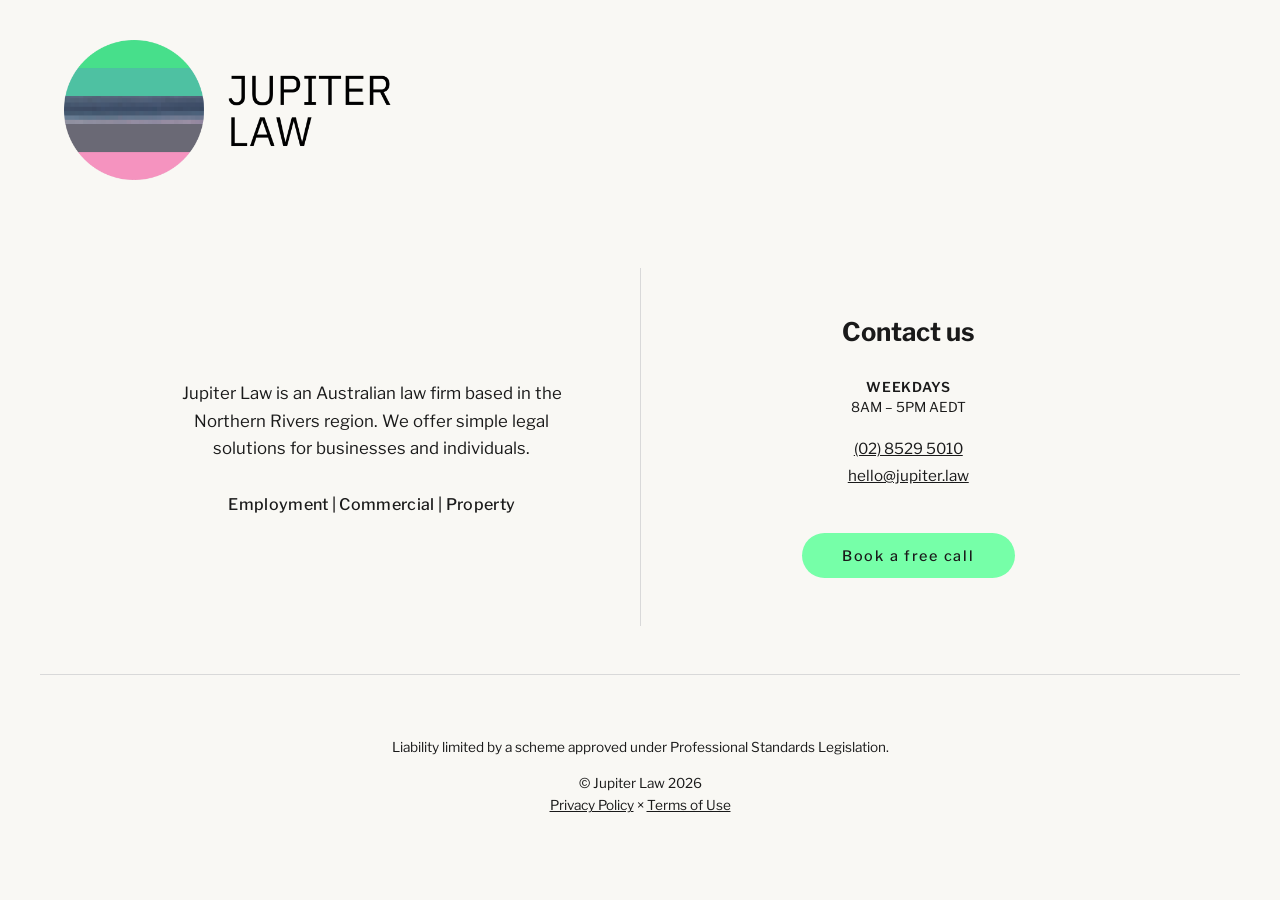
==== index.html @ 3c47666a "Initial commit — Jupiter Law static site" ====
<!DOCTYPE html>
<html lang="en-AU">
<head>
  <meta charset="UTF-8">
  <meta name="viewport" content="width=device-width, initial-scale=1.0">
  <title>Jupiter Law | Online Law Firm</title>
  <meta name="description" content="Jupiter Law is an Australian law firm based in the Northern Rivers region. We offer simple legal solutions for businesses and individuals.">
  <style>
    @import url('https://fonts.googleapis.com/css2?family=Libre+Franklin:ital,wght@0,100..900;1,100..900&display=swap');

    :root {
      --bg: #F9F8F4;
      --white: #FFFFFF;
      --black: #1A1A1A;
      --text: #1A1A1A;
      --text-muted: #666666;
      --border: #D9D9D9;
      --accent-purple: #5B5BEA;
      --accent-green: #76FFA8;
      --accent-green-hover: #5CE892;
    }

    *, *::before, *::after {
      margin: 0;
      padding: 0;
      box-sizing: border-box;
    }

    body {
      font-family: 'Libre Franklin', -apple-system, BlinkMacSystemFont, sans-serif;
      font-stretch: normal;
      color: var(--text);
      background: var(--bg);
      -webkit-font-smoothing: antialiased;
    }

    /* ---- HEADER / LOGO ---- */
    .header {
      padding: 2.5rem 5vw;
    }

    .logo-full {
      height: 140px;
      width: auto;
      display: block;
    }

    /* ---- MAIN CONTENT ---- */
    .main-content {
      display: grid;
      grid-template-columns: 1fr 1px 1fr;
      max-width: 1200px;
      margin: 3rem auto;
      padding: 0 5vw;
      min-height: 300px;
      align-items: center;
    }

    /* Left column - description */
    .description {
      text-align: center;
      padding: 3rem 4rem;
    }

    .description p {
      font-size: 1.05rem;
      line-height: 1.65;
      font-weight: 400;
      color: var(--text);
      margin-bottom: 2rem;
    }

    .practice-areas {
      font-size: 1rem;
      font-weight: 500;
      color: var(--text);
      letter-spacing: 0.02em;
    }

    /* Vertical divider */
    .divider-vertical {
      width: 1px;
      background: var(--border);
      align-self: stretch;
    }

    /* Right column - contact */
    .contact {
      padding: 3rem 4rem;
      text-align: center;
    }

    .contact h2 {
      font-family: 'Libre Franklin', sans-serif;
      font-size: 1.6rem;
      font-weight: 700;
      margin-bottom: 2rem;
      color: var(--text);
    }

    .contact-hours {
      font-size: 0.85rem;
      font-weight: 600;
      text-transform: uppercase;
      letter-spacing: 0.06em;
      color: var(--text);
      margin-bottom: 0.25rem;
    }

    .contact-hours-time {
      font-size: 0.85rem;
      font-weight: 400;
      color: var(--text);
      margin-bottom: 1.5rem;
    }

    .contact-link {
      display: block;
      font-size: 0.95rem;
      color: var(--text);
      text-decoration: underline;
      margin-bottom: 0.5rem;
      transition: color 0.2s ease;
    }

    .contact-link:hover {
      color: var(--accent-purple);
    }

    .cta-button {
      display: inline-block;
      font-family: 'Libre Franklin', sans-serif;
      font-size: 0.9rem;
      font-weight: 500;
      letter-spacing: 0.12em;
      color: var(--black);
      background: var(--accent-green);
      padding: 0.85rem 2.5rem;
      border-radius: 100px;
      text-decoration: none;
      margin-top: 2.5rem;
      transition: background 0.25s ease;
    }

    .cta-button:hover {
      background: var(--accent-green-hover);
    }

    /* ---- FOOTER ---- */
    .footer {
      text-align: center;
      padding: 4rem 2rem 3rem;
      border-top: 1px solid var(--border);
      max-width: 1200px;
      margin: 2rem auto 0;
    }

    .footer-disclaimer {
      font-size: 0.85rem;
      color: var(--text);
      margin-bottom: 1.25rem;
      font-weight: 400;
    }

    .footer-copy {
      font-size: 0.85rem;
      color: var(--text);
      margin-bottom: 0.35rem;
      font-weight: 400;
    }

    .footer-links {
      font-size: 0.85rem;
      color: var(--text);
    }

    .footer-links a {
      color: var(--text);
      text-decoration: underline;
      transition: color 0.2s ease;
    }

    .footer-links a:hover {
      color: var(--accent-purple);
    }

    /* ---- RESPONSIVE ---- */
    @media (max-width: 768px) {
      .header {
        padding: 1.5rem;
      }

      .logo-full {
        height: 90px;
      }

      .main-content {
        grid-template-columns: 1fr;
        padding: 0 1.5rem;
        margin: 1rem auto 0;
        min-height: unset;
      }

      .divider-vertical {
        display: none;
      }

      .description {
        padding: 1.5rem 0;
      }

      .description p {
        margin-bottom: 1.25rem;
      }

      .contact {
        padding: 1.5rem 0 1.25rem;
        border-top: 1px solid var(--border);
      }

      .contact h2 {
        margin-bottom: 1.25rem;
      }

      .contact-hours-time {
        margin-bottom: 1rem;
      }

      .cta-button {
        display: inline-block;
        margin-top: 1.5rem;
        padding: 0.85rem 2.5rem;
      }

      .footer {
        padding: 2rem 1.5rem 1.5rem;
        margin: 1.5rem auto 0;
      }
    }
  </style>
</head>
<body>

  <!-- Header -->
  <header class="header">
    <a href="/"><img src="images/logo-icon.webp" alt="Jupiter Law" class="logo-full"></a>
  </header>

  <!-- Main Content -->
  <main class="main-content">
    <div class="description">
      <p>Jupiter Law is an Australian law firm based in the Northern Rivers region. We offer simple legal solutions for businesses and individuals.</p>
      <div class="practice-areas">Employment | Commercial | Property</div>
    </div>

    <div class="divider-vertical"></div>

    <div class="contact">
      <h2>Contact us</h2>
      <p class="contact-hours">WEEKDAYS</p>
      <p class="contact-hours-time">8AM – 5PM AEDT</p>
      <a href="tel:0285295010" class="contact-link">(02) 8529 5010</a>
      <a href="mailto:hello@jupiter.law" class="contact-link">hello@jupiter.law</a>
      <a href="https://calendar.app.google/cuDabTL9LMwgVfsM7" target="_blank" rel="noopener" class="cta-button">Book a free call</a>
    </div>
  </main>

  <!-- Footer -->
  <footer class="footer">
    <p class="footer-disclaimer">Liability limited by a scheme approved under Professional Standards Legislation.</p>
    <p class="footer-copy">&copy; Jupiter Law 2026</p>
    <p class="footer-links">
      <a href="privacy.html">Privacy Policy</a> &times; <a href="terms.html">Terms of Use</a>
    </p>
  </footer>

</body>
</html>
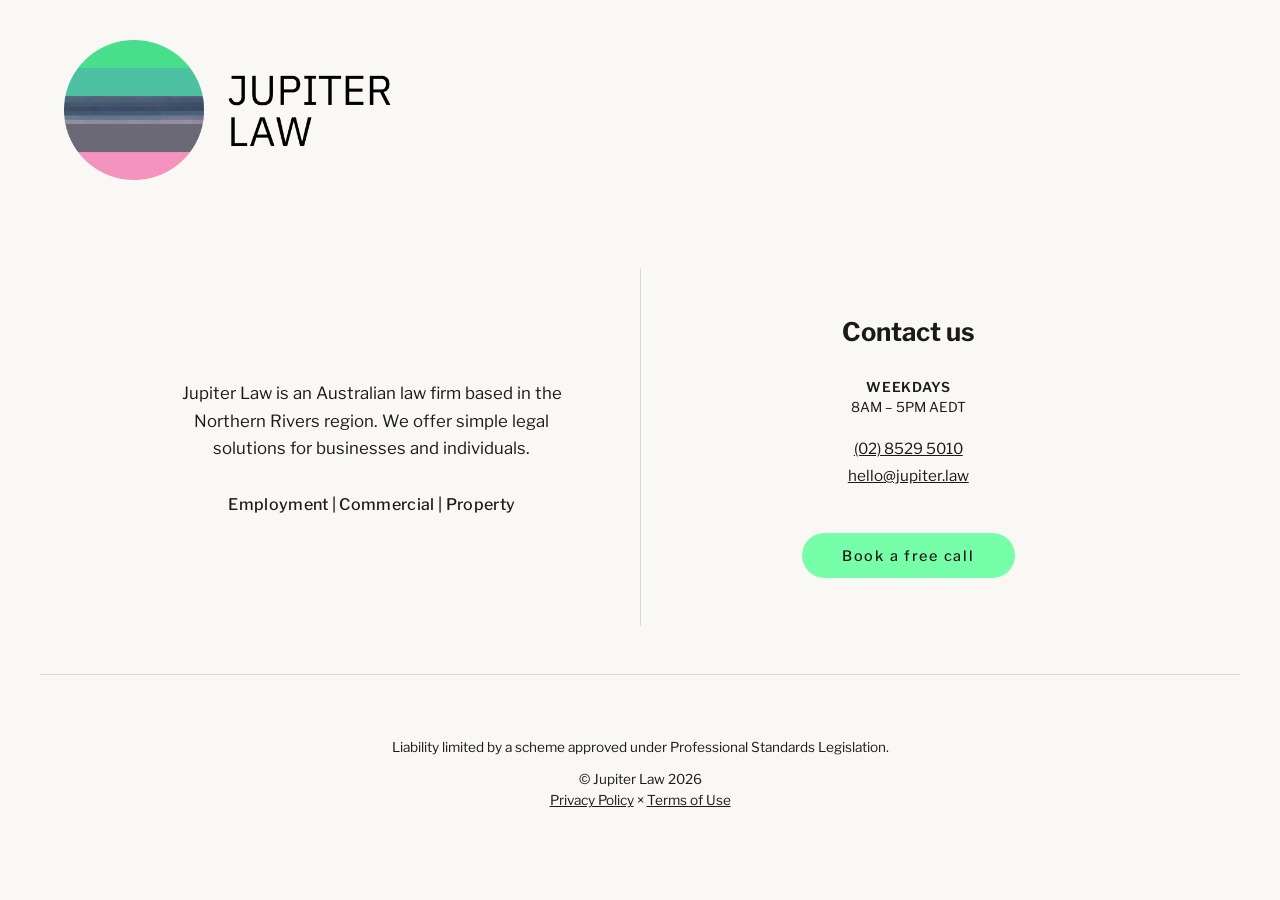
==== commit 18f9a448: "Extract shared CSS to style.css; add hreflang, aria-label, and meta fixes - Extract all CSS into sty" ====
--- a/index.html
+++ b/index.html
@@ -4,246 +4,25 @@
   <meta charset="UTF-8">
   <meta name="viewport" content="width=device-width, initial-scale=1.0">
   <title>Jupiter Law | Online Law Firm</title>
+  <link rel="icon" type="image/webp" href="images/favicon.webp">
   <meta name="description" content="Jupiter Law is an Australian law firm based in the Northern Rivers region. We offer simple legal solutions for businesses and individuals.">
-  <style>
-    @import url('https://fonts.googleapis.com/css2?family=Libre+Franklin:ital,wght@0,100..900;1,100..900&display=swap');
-
-    :root {
-      --bg: #F9F8F4;
-      --white: #FFFFFF;
-      --black: #1A1A1A;
-      --text: #1A1A1A;
-      --text-muted: #666666;
-      --border: #D9D9D9;
-      --accent-purple: #5B5BEA;
-      --accent-green: #76FFA8;
-      --accent-green-hover: #5CE892;
-    }
-
-    *, *::before, *::after {
-      margin: 0;
-      padding: 0;
-      box-sizing: border-box;
-    }
-
-    body {
-      font-family: 'Libre Franklin', -apple-system, BlinkMacSystemFont, sans-serif;
-      font-stretch: normal;
-      color: var(--text);
-      background: var(--bg);
-      -webkit-font-smoothing: antialiased;
-    }
-
-    /* ---- HEADER / LOGO ---- */
-    .header {
-      padding: 2.5rem 5vw;
-    }
-
-    .logo-full {
-      height: 140px;
-      width: auto;
-      display: block;
-    }
-
-    /* ---- MAIN CONTENT ---- */
-    .main-content {
-      display: grid;
-      grid-template-columns: 1fr 1px 1fr;
-      max-width: 1200px;
-      margin: 3rem auto;
-      padding: 0 5vw;
-      min-height: 300px;
-      align-items: center;
-    }
-
-    /* Left column - description */
-    .description {
-      text-align: center;
-      padding: 3rem 4rem;
-    }
-
-    .description p {
-      font-size: 1.05rem;
-      line-height: 1.65;
-      font-weight: 400;
-      color: var(--text);
-      margin-bottom: 2rem;
-    }
-
-    .practice-areas {
-      font-size: 1rem;
-      font-weight: 500;
-      color: var(--text);
-      letter-spacing: 0.02em;
-    }
-
-    /* Vertical divider */
-    .divider-vertical {
-      width: 1px;
-      background: var(--border);
-      align-self: stretch;
-    }
-
-    /* Right column - contact */
-    .contact {
-      padding: 3rem 4rem;
-      text-align: center;
-    }
-
-    .contact h2 {
-      font-family: 'Libre Franklin', sans-serif;
-      font-size: 1.6rem;
-      font-weight: 700;
-      margin-bottom: 2rem;
-      color: var(--text);
-    }
-
-    .contact-hours {
-      font-size: 0.85rem;
-      font-weight: 600;
-      text-transform: uppercase;
-      letter-spacing: 0.06em;
-      color: var(--text);
-      margin-bottom: 0.25rem;
-    }
-
-    .contact-hours-time {
-      font-size: 0.85rem;
-      font-weight: 400;
-      color: var(--text);
-      margin-bottom: 1.5rem;
-    }
-
-    .contact-link {
-      display: block;
-      font-size: 0.95rem;
-      color: var(--text);
-      text-decoration: underline;
-      margin-bottom: 0.5rem;
-      transition: color 0.2s ease;
-    }
-
-    .contact-link:hover {
-      color: var(--accent-purple);
-    }
-
-    .cta-button {
-      display: inline-block;
-      font-family: 'Libre Franklin', sans-serif;
-      font-size: 0.9rem;
-      font-weight: 500;
-      letter-spacing: 0.12em;
-      color: var(--black);
-      background: var(--accent-green);
-      padding: 0.85rem 2.5rem;
-      border-radius: 100px;
-      text-decoration: none;
-      margin-top: 2.5rem;
-      transition: background 0.25s ease;
-    }
-
-    .cta-button:hover {
-      background: var(--accent-green-hover);
-    }
-
-    /* ---- FOOTER ---- */
-    .footer {
-      text-align: center;
-      padding: 4rem 2rem 3rem;
-      border-top: 1px solid var(--border);
-      max-width: 1200px;
-      margin: 2rem auto 0;
-    }
-
-    .footer-disclaimer {
-      font-size: 0.85rem;
-      color: var(--text);
-      margin-bottom: 1.25rem;
-      font-weight: 400;
-    }
-
-    .footer-copy {
-      font-size: 0.85rem;
-      color: var(--text);
-      margin-bottom: 0.35rem;
-      font-weight: 400;
-    }
-
-    .footer-links {
-      font-size: 0.85rem;
-      color: var(--text);
-    }
-
-    .footer-links a {
-      color: var(--text);
-      text-decoration: underline;
-      transition: color 0.2s ease;
-    }
-
-    .footer-links a:hover {
-      color: var(--accent-purple);
-    }
-
-    /* ---- RESPONSIVE ---- */
-    @media (max-width: 768px) {
-      .header {
-        padding: 1.5rem;
-      }
-
-      .logo-full {
-        height: 90px;
-      }
-
-      .main-content {
-        grid-template-columns: 1fr;
-        padding: 0 1.5rem;
-        margin: 1rem auto 0;
-        min-height: unset;
-      }
-
-      .divider-vertical {
-        display: none;
-      }
-
-      .description {
-        padding: 1.5rem 0;
-      }
-
-      .description p {
-        margin-bottom: 1.25rem;
-      }
-
-      .contact {
-        padding: 1.5rem 0 1.25rem;
-        border-top: 1px solid var(--border);
-      }
-
-      .contact h2 {
-        margin-bottom: 1.25rem;
-      }
-
-      .contact-hours-time {
-        margin-bottom: 1rem;
-      }
-
-      .cta-button {
-        display: inline-block;
-        margin-top: 1.5rem;
-        padding: 0.85rem 2.5rem;
-      }
-
-      .footer {
-        padding: 2rem 1.5rem 1.5rem;
-        margin: 1.5rem auto 0;
-      }
-    }
-  </style>
+  <link rel="canonical" href="https://jupiter.law/">
+  <link rel="alternate" hreflang="en-AU" href="https://jupiter.law/">
+  <meta property="og:title" content="Jupiter Law | Online Law Firm">
+  <meta property="og:description" content="Jupiter Law is an Australian law firm based in the Northern Rivers region. We offer simple legal solutions for businesses and individuals.">
+  <meta property="og:url" content="https://jupiter.law/">
+  <meta property="og:type" content="website">
+  <meta property="og:image" content="https://jupiter.law/images/logo-icon.webp">
+  <link rel="preconnect" href="https://fonts.googleapis.com">
+  <link rel="preconnect" href="https://fonts.gstatic.com" crossorigin>
+  <link rel="stylesheet" href="https://fonts.googleapis.com/css2?family=Libre+Franklin:ital,wght@0,100..900;1,100..900&display=swap">
+  <link rel="stylesheet" href="style.css">
 </head>
-<body>
+<body class="home">
 
   <!-- Header -->
   <header class="header">
-    <a href="/"><img src="images/logo-icon.webp" alt="Jupiter Law" class="logo-full"></a>
+    <a href="/"><img src="images/logo-icon.webp" alt="Jupiter Law" class="logo-full" width="140" height="140" fetchpriority="high"></a>
   </header>
 
   <!-- Main Content -->
@@ -253,20 +32,20 @@
       <div class="practice-areas">Employment | Commercial | Property</div>
     </div>
 
-    <div class="divider-vertical"></div>
+    <div class="divider-vertical" aria-hidden="true"></div>
 
     <div class="contact">
       <h2>Contact us</h2>
       <p class="contact-hours">WEEKDAYS</p>
       <p class="contact-hours-time">8AM – 5PM AEDT</p>
-      <a href="tel:0285295010" class="contact-link">(02) 8529 5010</a>
+      <a href="tel:+61285295010" class="contact-link">(02) 8529 5010</a>
       <a href="mailto:hello@jupiter.law" class="contact-link">hello@jupiter.law</a>
-      <a href="https://calendar.app.google/cuDabTL9LMwgVfsM7" target="_blank" rel="noopener" class="cta-button">Book a free call</a>
+      <a href="https://calendar.app.google/cuDabTL9LMwgVfsM7" target="_blank" rel="noopener" class="cta-button" aria-label="Book a free call (opens in new tab)">Book a free call</a>
     </div>
   </main>
 
   <!-- Footer -->
-  <footer class="footer">
+  <footer class="footer footer--home">
     <p class="footer-disclaimer">Liability limited by a scheme approved under Professional Standards Legislation.</p>
     <p class="footer-copy">&copy; Jupiter Law 2026</p>
     <p class="footer-links">
@@ -275,4 +54,4 @@
   </footer>
 
 </body>
-</html>+</html>
--- a/style.css
+++ b/style.css
@@ -0,0 +1,290 @@
+/* ========================
+   JUPITER LAW — STYLES
+   ======================== */
+
+/* ---- DESIGN TOKENS ---- */
+:root {
+  --bg: #F9F8F4;
+  --white: #FFFFFF;
+  --black: #1A1A1A;
+  --text: #1A1A1A;
+  --border: #D9D9D9;
+  --accent-purple: #5B5BEA;
+  --accent-green: #76FFA8;
+  --accent-green-hover: #5CE892;
+}
+
+/* ---- RESET ---- */
+*, *::before, *::after { margin: 0; padding: 0; box-sizing: border-box; }
+
+/* ---- BASE ---- */
+body {
+  font-family: 'Libre Franklin', -apple-system, BlinkMacSystemFont, sans-serif;
+  color: var(--text);
+  -webkit-font-smoothing: antialiased;
+}
+
+/* ========================
+   HOME PAGE
+   ======================== */
+
+body.home {
+  font-stretch: normal;
+  background: var(--bg);
+}
+
+.header { padding: 2.5rem 5vw; }
+
+.logo-full { height: 140px; width: auto; display: block; }
+
+.main-content {
+  display: grid;
+  grid-template-columns: 1fr 1px 1fr;
+  max-width: 1200px;
+  margin: 3rem auto;
+  padding: 0 5vw;
+  min-height: 300px;
+  align-items: center;
+}
+
+.description { text-align: center; padding: 3rem 4rem; }
+
+.description p {
+  font-size: 1.05rem;
+  line-height: 1.65;
+  font-weight: 400;
+  color: var(--text);
+  margin-bottom: 2rem;
+}
+
+.practice-areas {
+  font-size: 1rem;
+  font-weight: 500;
+  color: var(--text);
+  letter-spacing: 0.02em;
+}
+
+.divider-vertical {
+  width: 1px;
+  background: var(--border);
+  align-self: stretch;
+}
+
+.contact { padding: 3rem 4rem; text-align: center; }
+
+.contact h2 {
+  font-family: 'Libre Franklin', sans-serif;
+  font-size: 1.6rem;
+  font-weight: 700;
+  margin-bottom: 2rem;
+  color: var(--text);
+}
+
+.contact-hours {
+  font-size: 0.85rem;
+  font-weight: 600;
+  text-transform: uppercase;
+  letter-spacing: 0.06em;
+  color: var(--text);
+  margin-bottom: 0.25rem;
+}
+
+.contact-hours-time {
+  font-size: 0.85rem;
+  font-weight: 400;
+  color: var(--text);
+  margin-bottom: 1.5rem;
+}
+
+.contact-link {
+  display: block;
+  font-size: 0.95rem;
+  color: var(--text);
+  text-decoration: underline;
+  margin-bottom: 0.5rem;
+  transition: color 0.2s ease;
+}
+
+.contact-link:hover { color: var(--accent-purple); }
+
+.cta-button {
+  display: inline-block;
+  font-family: 'Libre Franklin', sans-serif;
+  font-size: 0.9rem;
+  font-weight: 500;
+  letter-spacing: 0.12em;
+  color: var(--black);
+  background: var(--accent-green);
+  padding: 0.85rem 2.5rem;
+  border-radius: 100px;
+  text-decoration: none;
+  margin-top: 2.5rem;
+  transition: background 0.25s ease;
+}
+
+.cta-button:hover { background: var(--accent-green-hover); }
+
+/* ========================
+   POLICY PAGES
+   ======================== */
+
+body.policy { background: var(--white); }
+
+.page-header { background: var(--bg); padding: 2rem 5vw 2.5rem; }
+
+.page-header-top {
+  display: flex;
+  justify-content: space-between;
+  align-items: flex-start;
+  margin-bottom: 2rem;
+}
+
+.logo-link { text-decoration: none; display: block; }
+
+.logo-text-img { height: 2.4rem; width: auto; display: block; }
+
+.back-link {
+  font-size: 0.9rem;
+  color: var(--accent-purple);
+  text-decoration: underline;
+  transition: opacity 0.2s ease;
+}
+
+.back-link:hover { opacity: 0.75; }
+
+.page-title {
+  font-family: 'Archivo', sans-serif;
+  font-stretch: 125%;
+  font-size: 2.8rem;
+  font-weight: 700;
+  color: var(--accent-purple);
+  margin-bottom: 0.75rem;
+  line-height: 1.15;
+}
+
+.page-date {
+  font-size: 0.9rem;
+  color: var(--text);
+  font-weight: 400;
+}
+
+.content { max-width: 1200px; margin: 0 auto; padding: 0 5vw; }
+
+.section {
+  display: grid;
+  grid-template-columns: 300px 1fr;
+  gap: 3rem;
+  padding: 2.5rem 0;
+  border-bottom: 1px solid var(--border);
+  align-items: start;
+}
+
+.section:last-child { border-bottom: none; }
+
+.section-heading {
+  font-family: 'Noto Sans', sans-serif;
+  font-size: 1.5rem;
+  font-weight: 400;
+  color: var(--text);
+  line-height: 1.35;
+  padding-top: 0.1rem;
+}
+
+.section-body p {
+  font-size: 0.95rem;
+  line-height: 1.7;
+  color: var(--text);
+  margin-bottom: 0.85rem;
+}
+
+.section-body p:last-child { margin-bottom: 0; }
+
+.section-body ul {
+  margin: 0.5rem 0 0.85rem 0;
+  padding-left: 1.5em;
+  font-size: 0.95rem;
+  line-height: 1.7;
+}
+
+.section-body ul li { margin-bottom: 0.35rem; }
+
+.section-body a {
+  color: var(--text);
+  text-decoration: underline;
+  transition: color 0.2s ease;
+}
+
+.section-body a:hover { color: var(--accent-purple); }
+
+.section-body em { font-style: italic; }
+
+/* ========================
+   FOOTER
+   ======================== */
+
+.footer {
+  text-align: center;
+  max-width: 1200px;
+  margin: 0 auto;
+}
+
+.footer--home {
+  padding: 4rem 2rem 3rem;
+  border-top: 1px solid var(--border);
+  margin-top: 2rem;
+}
+
+.footer--policy {
+  padding: 3rem 2rem 2.5rem;
+  border-top: 2px solid var(--black);
+  margin-top: 3rem;
+}
+
+.footer-disclaimer {
+  font-size: 0.85rem;
+  color: var(--text);
+  margin-bottom: 1rem;
+}
+
+.footer-copy {
+  font-size: 0.85rem;
+  color: var(--text);
+  margin-bottom: 0.3rem;
+}
+
+.footer-links { font-size: 0.85rem; color: var(--text); }
+
+.footer-links a {
+  color: var(--text);
+  text-decoration: underline;
+  transition: color 0.2s ease;
+}
+
+.footer-links a:hover { color: var(--accent-purple); }
+
+/* ========================
+   RESPONSIVE
+   ======================== */
+
+@media (max-width: 768px) {
+  /* Home page */
+  .header { padding: 1.5rem; }
+  .logo-full { height: 90px; }
+  .main-content { grid-template-columns: 1fr; padding: 0 1.5rem; margin: 1rem auto 0; min-height: unset; }
+  .divider-vertical { display: none; }
+  .description { padding: 1.5rem 0; }
+  .description p { margin-bottom: 1.25rem; }
+  .contact { padding: 1.5rem 0 1.25rem; border-top: 1px solid var(--border); }
+  .contact h2 { margin-bottom: 1.25rem; }
+  .contact-hours-time { margin-bottom: 1rem; }
+  .cta-button { display: inline-block; margin-top: 1.5rem; padding: 0.85rem 2.5rem; }
+  .footer--home { padding: 2rem 1.5rem 1.5rem; margin-top: 1.5rem; }
+
+  /* Policy pages */
+  .page-header { padding: 1.5rem 1.5rem 2rem; }
+  .page-title { font-size: 2rem; }
+  .content { padding: 0 1.5rem; }
+  .section { grid-template-columns: 1fr; gap: 0.75rem; padding: 2rem 0; }
+  .section-heading { font-size: 1.25rem; }
+  .footer--policy { margin: 2rem 1.5rem 0; padding: 2rem 1rem; }
+}
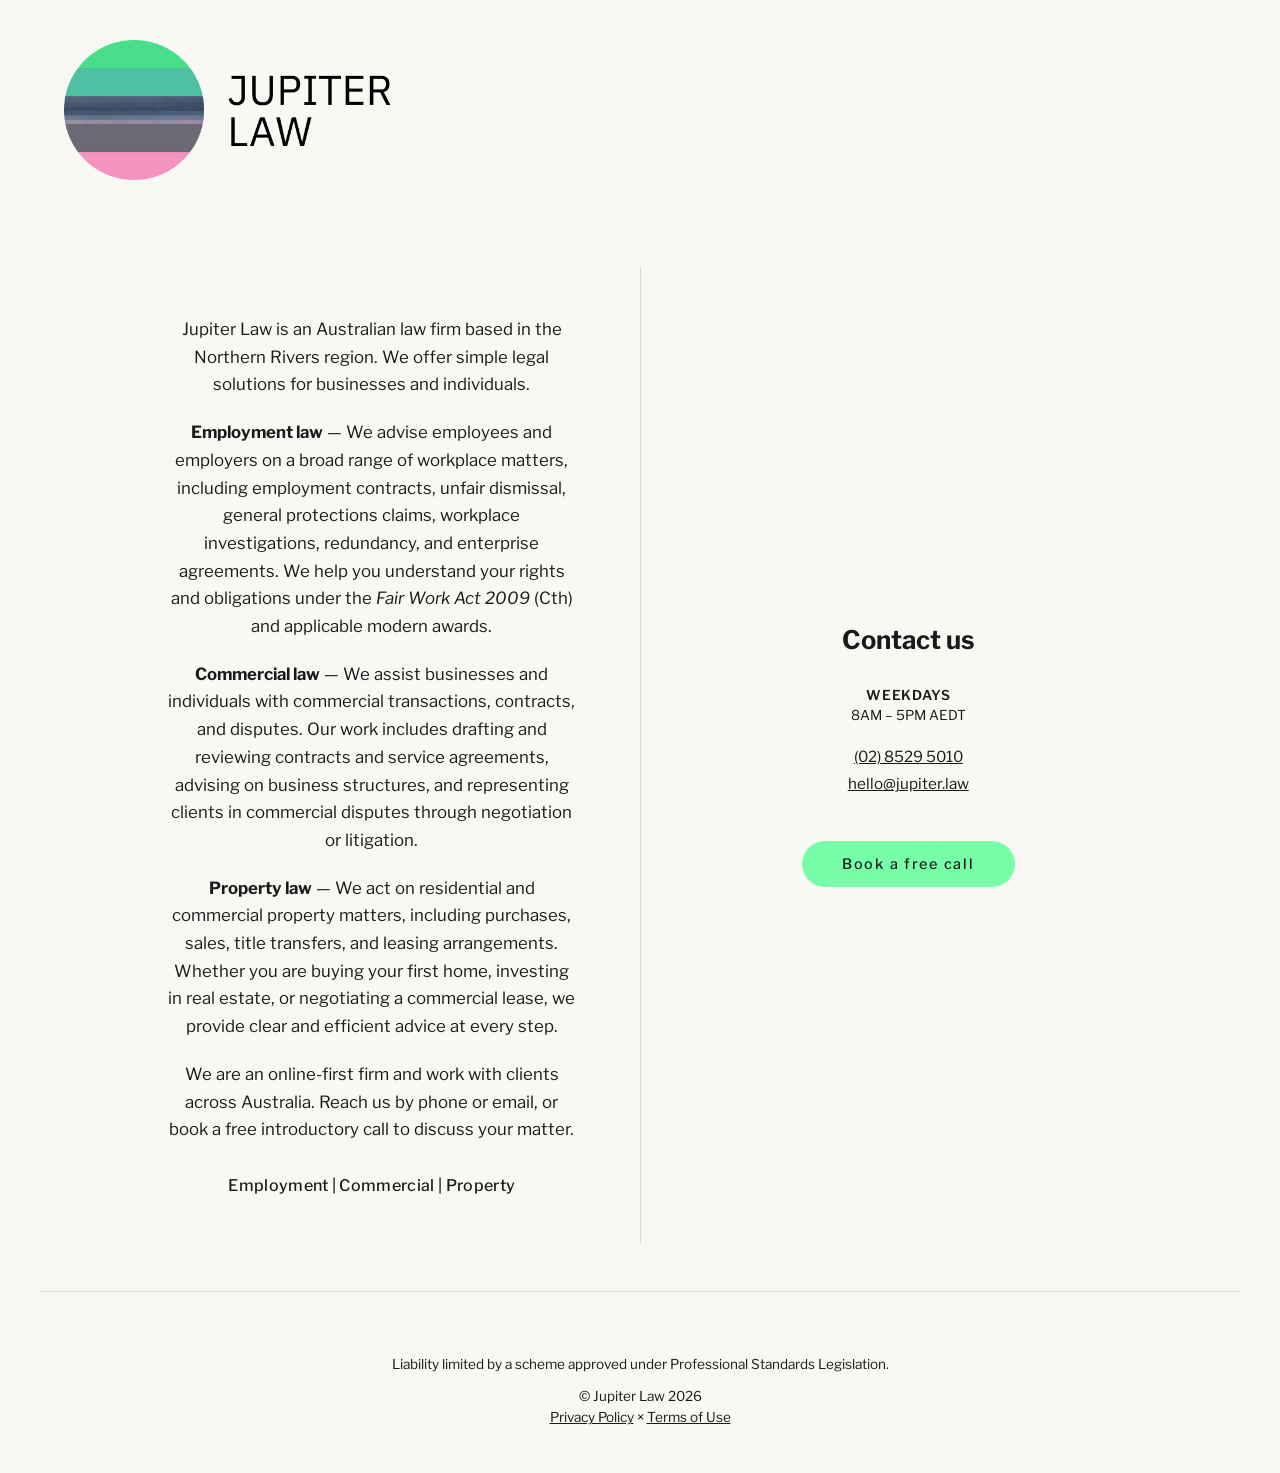
==== commit 850016a1: "Add H1, expand page content for SEO - Wrap logo image in <h1 class="logo-heading"> with layout reset" ====
--- a/index.html
+++ b/index.html
@@ -22,13 +22,19 @@
 
   <!-- Header -->
   <header class="header">
-    <a href="/"><img src="images/logo-icon.webp" alt="Jupiter Law" class="logo-full" width="140" height="140" fetchpriority="high"></a>
+    <h1 class="logo-heading">
+      <a href="/"><img src="images/logo-icon.webp" alt="Jupiter Law" class="logo-full" width="140" height="140" fetchpriority="high"></a>
+    </h1>
   </header>
 
   <!-- Main Content -->
   <main class="main-content">
     <div class="description">
       <p>Jupiter Law is an Australian law firm based in the Northern Rivers region. We offer simple legal solutions for businesses and individuals.</p>
+      <p><strong>Employment law</strong> — We advise employees and employers on a broad range of workplace matters, including employment contracts, unfair dismissal, general protections claims, workplace investigations, redundancy, and enterprise agreements. We help you understand your rights and obligations under the <em>Fair Work Act 2009</em> (Cth) and applicable modern awards.</p>
+      <p><strong>Commercial law</strong> — We assist businesses and individuals with commercial transactions, contracts, and disputes. Our work includes drafting and reviewing contracts and service agreements, advising on business structures, and representing clients in commercial disputes through negotiation or litigation.</p>
+      <p><strong>Property law</strong> — We act on residential and commercial property matters, including purchases, sales, title transfers, and leasing arrangements. Whether you are buying your first home, investing in real estate, or negotiating a commercial lease, we provide clear and efficient advice at every step.</p>
+      <p>We are an online-first firm and work with clients across Australia. Reach us by phone or email, or book a free introductory call to discuss your matter.</p>
       <div class="practice-areas">Employment | Commercial | Property</div>
     </div>
 
--- a/style.css
+++ b/style.css
@@ -35,6 +35,8 @@
 
 .header { padding: 2.5rem 5vw; }
 
+.logo-heading { margin: 0; padding: 0; line-height: 0; font-size: 0; }
+
 .logo-full { height: 140px; width: auto; display: block; }
 
 .main-content {
@@ -54,8 +56,10 @@
   line-height: 1.65;
   font-weight: 400;
   color: var(--text);
-  margin-bottom: 2rem;
-}
+  margin-bottom: 1.25rem;
+}
+
+.description p:last-of-type { margin-bottom: 2rem; }
 
 .practice-areas {
   font-size: 1rem;
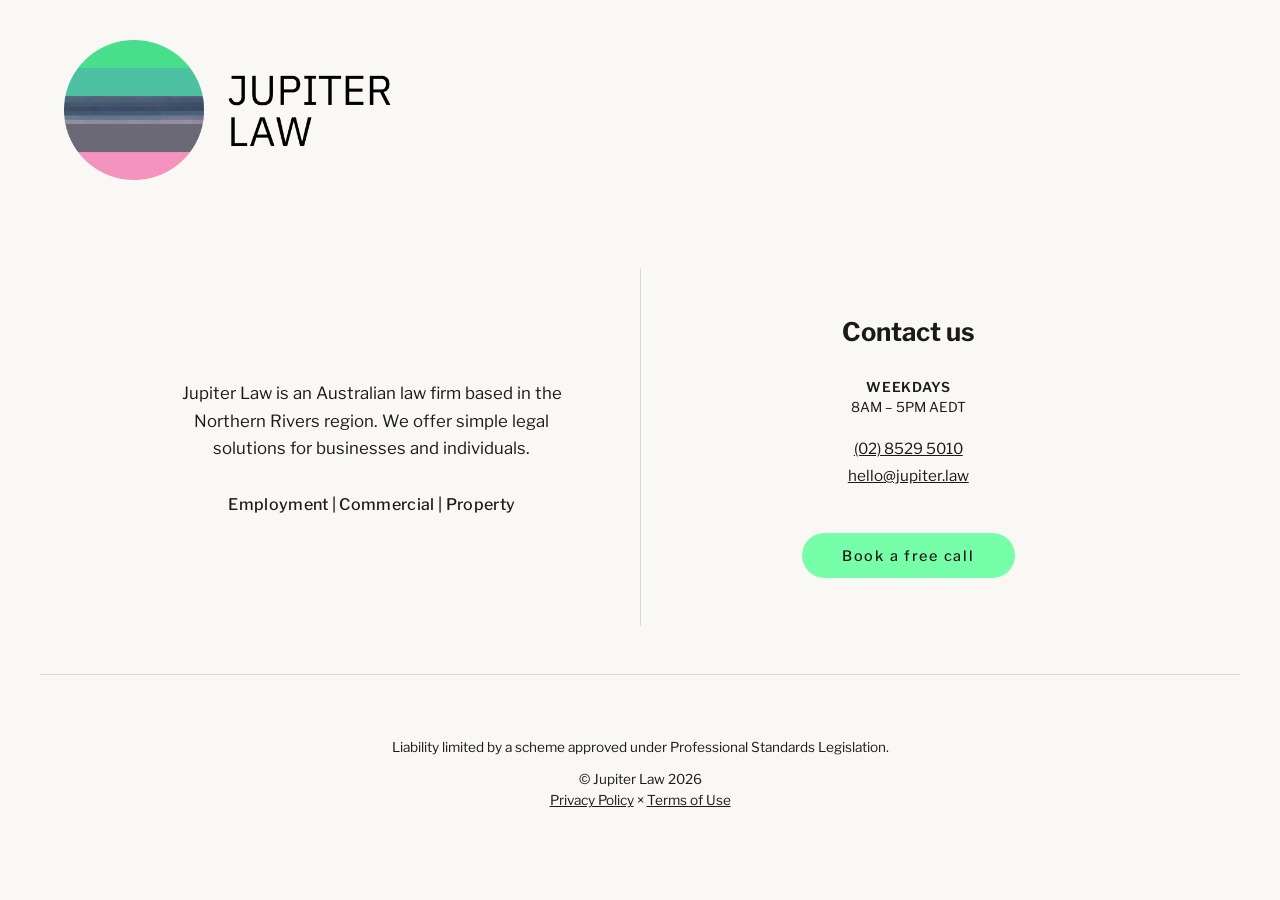
==== commit f157c336: "Remove added practice area content from index.html Revert word count changes while keeping the H1 lo" ====
--- a/index.html
+++ b/index.html
@@ -31,10 +31,6 @@
   <main class="main-content">
     <div class="description">
       <p>Jupiter Law is an Australian law firm based in the Northern Rivers region. We offer simple legal solutions for businesses and individuals.</p>
-      <p><strong>Employment law</strong> — We advise employees and employers on a broad range of workplace matters, including employment contracts, unfair dismissal, general protections claims, workplace investigations, redundancy, and enterprise agreements. We help you understand your rights and obligations under the <em>Fair Work Act 2009</em> (Cth) and applicable modern awards.</p>
-      <p><strong>Commercial law</strong> — We assist businesses and individuals with commercial transactions, contracts, and disputes. Our work includes drafting and reviewing contracts and service agreements, advising on business structures, and representing clients in commercial disputes through negotiation or litigation.</p>
-      <p><strong>Property law</strong> — We act on residential and commercial property matters, including purchases, sales, title transfers, and leasing arrangements. Whether you are buying your first home, investing in real estate, or negotiating a commercial lease, we provide clear and efficient advice at every step.</p>
-      <p>We are an online-first firm and work with clients across Australia. Reach us by phone or email, or book a free introductory call to discuss your matter.</p>
       <div class="practice-areas">Employment | Commercial | Property</div>
     </div>
 
--- a/style.css
+++ b/style.css
@@ -56,10 +56,8 @@
   line-height: 1.65;
   font-weight: 400;
   color: var(--text);
-  margin-bottom: 1.25rem;
-}
-
-.description p:last-of-type { margin-bottom: 2rem; }
+  margin-bottom: 2rem;
+}
 
 .practice-areas {
   font-size: 1rem;
